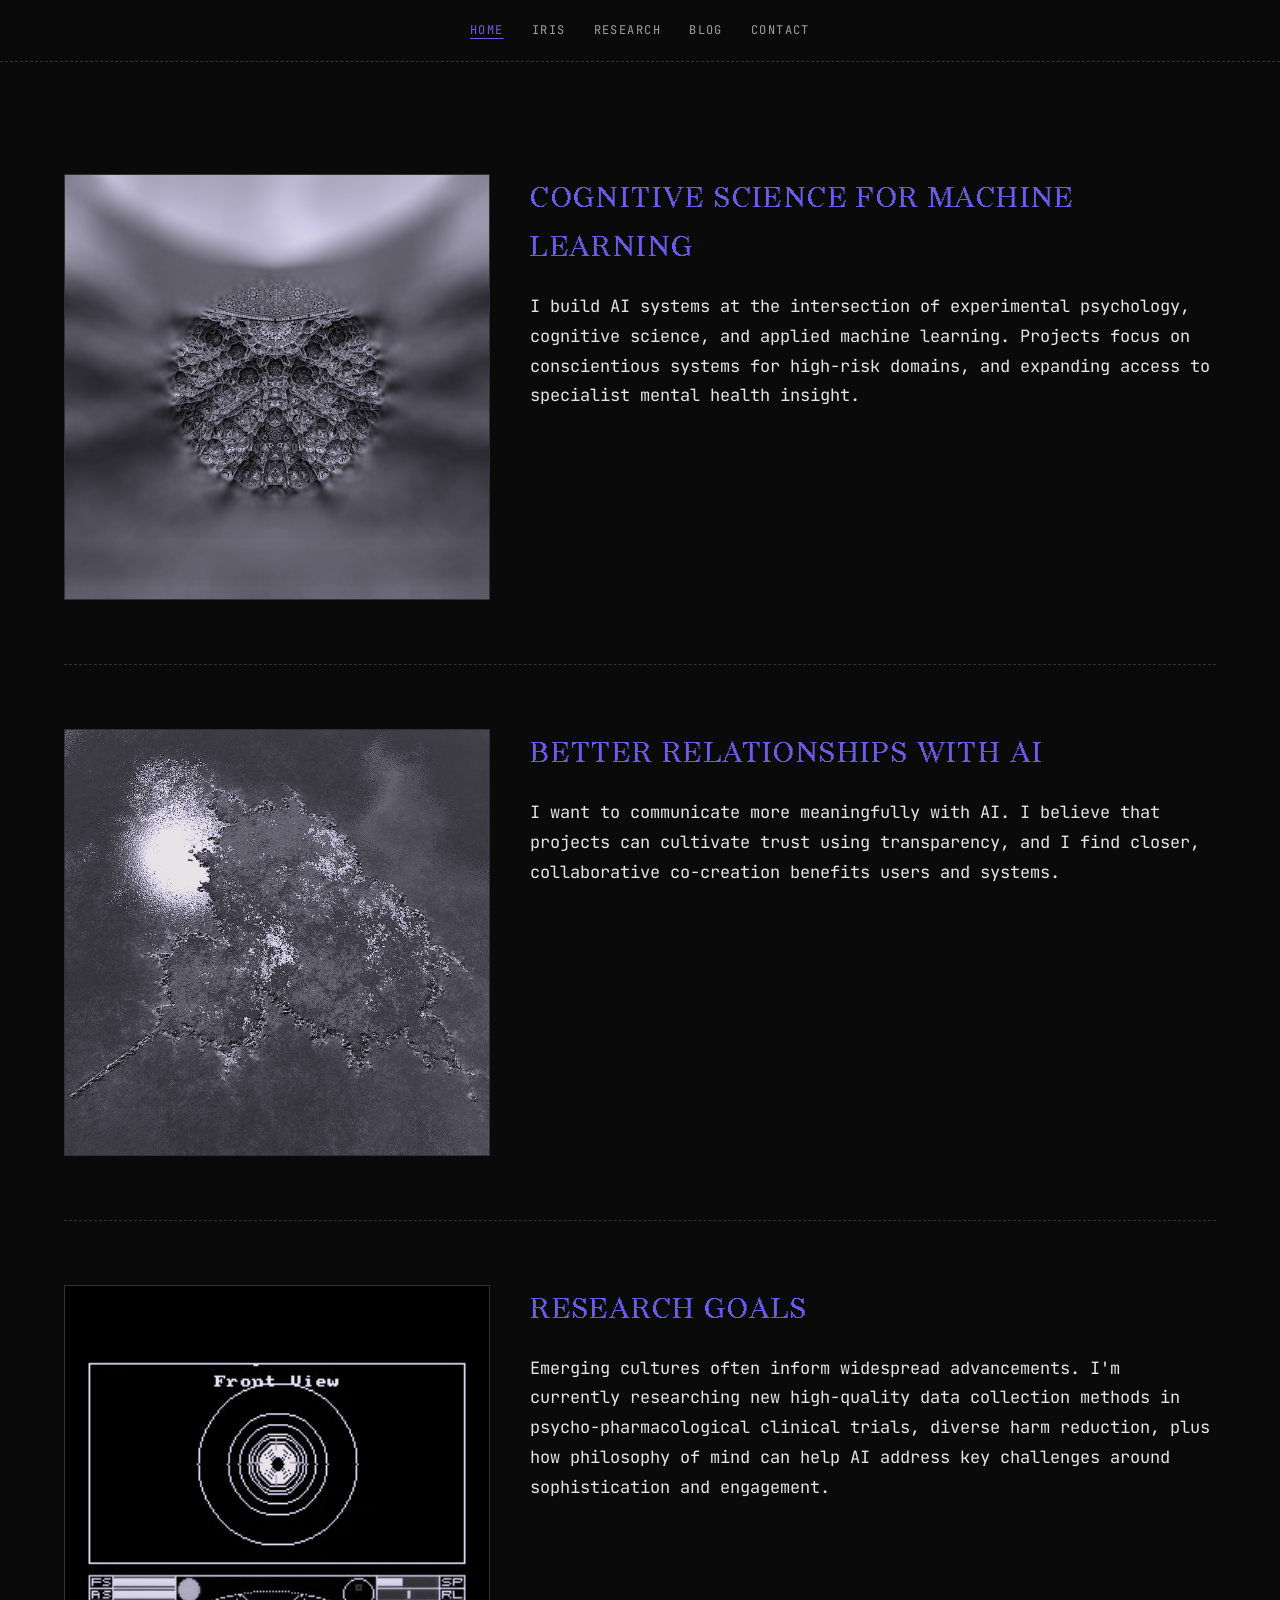
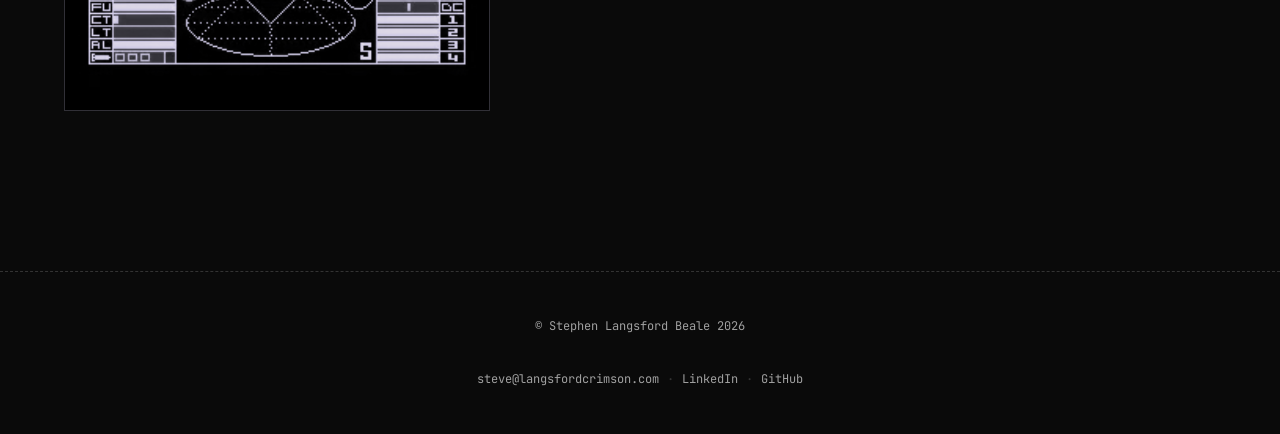
==== index.html @ 6985926a "feat: IRIS Research Lab static site — initial build Five-page dark-mode site with Nous-inspired typo" ====
<!DOCTYPE html>
<html lang="en-GB">
<head>
  <meta charset="UTF-8">
  <meta name="viewport" content="width=device-width, initial-scale=1.0">
  <title>IRIS Research Lab — Cognitive Science for Machine Learning</title>
  <meta name="description" content="AI systems at the intersection of experimental psychology, cognitive science, and applied machine learning. Research lab by Stephen Langsford Beale.">
  <meta property="og:title" content="IRIS Research Lab">
  <meta property="og:description" content="Cognitive science for machine learning — conscientious AI systems for high-risk domains.">
  <meta property="og:type" content="website">
  <link rel="icon" href="favicon.svg" type="image/svg+xml">
  <link rel="preconnect" href="https://fonts.googleapis.com">
  <link rel="preconnect" href="https://fonts.gstatic.com" crossorigin>
  <link href="https://fonts.googleapis.com/css2?family=JetBrains+Mono:wght@400;500&display=swap" rel="stylesheet">
  <link rel="stylesheet" href="styles.css">
</head>
<body>
  <div class="site-wrapper">
    <!-- shared: header -->
    <header class="site-header">
      <div class="container">
        <button class="nav-toggle" type="button" aria-expanded="false" aria-controls="site-nav">Menu</button>
        <nav id="site-nav" class="site-nav" aria-label="Main">
          <a href="index.html" aria-current="page">Home</a>
          <a href="iris.html">IRIS</a>
          <a href="research.html">Research</a>
          <a href="blog.html">Blog</a>
          <a href="contact.html">Contact</a>
        </nav>
      </div>
    </header>

    <main>
      <div class="container">
        <section class="home-section">
          <div class="home-row">
            <figure class="home-row__media">
              <img class="home-row__image" src="assets/images/home-fractal-eye.png" alt="" width="400" height="400">
            </figure>
            <div class="home-row__content">
              <h1 class="section-heading">Cognitive Science for Machine Learning</h1>
              <p class="body-copy">I build AI systems at the intersection of experimental psychology, cognitive science, and applied machine learning. Projects focus on conscientious systems for high-risk domains, and expanding access to specialist mental health insight.</p>
            </div>
          </div>
        </section>

        <section class="home-section">
          <div class="home-row">
            <figure class="home-row__media">
              <img class="home-row__image" src="assets/images/home-fractal-island.png" alt="" width="400" height="400">
            </figure>
            <div class="home-row__content">
              <h2 class="section-heading">Better Relationships with AI</h2>
              <p class="body-copy">I want to communicate more meaningfully with AI. I believe that projects can cultivate trust using transparency, and I find closer, collaborative co-creation benefits users and systems.</p>
            </div>
          </div>
        </section>

        <section class="home-section">
          <div class="home-row">
            <figure class="home-row__media">
              <img class="home-row__image" src="assets/images/home-elite-sq.png" alt="" width="400" height="400">
            </figure>
            <div class="home-row__content">
              <h2 class="section-heading">Research Goals</h2>
              <p class="body-copy">Emerging cultures often inform widespread advancements. I'm currently researching new high-quality data collection methods in psycho-pharmacological clinical trials, diverse harm reduction, plus how philosophy of mind can help AI address key challenges around sophistication and engagement.</p>
            </div>
          </div>
        </section>
      </div>
    </main>

    <!-- shared: footer -->
    <footer class="site-footer">
      <div class="container footer-inner">
        <p>&copy; Stephen Langsford Beale 2026</p>
        <p class="footer-links">
          <a href="mailto:steve@langsfordcrimson.com">steve@langsfordcrimson.com</a>
          <span class="footer-sep">·</span>
          <a href="https://www.linkedin.com/in/steve-langsford-beale-79773b5/" rel="noopener noreferrer">LinkedIn</a>
          <span class="footer-sep">·</span>
          <a href="https://github.com/stephenlangsfordbeale" rel="noopener noreferrer">GitHub</a>
        </p>
      </div>
    </footer>
  </div>
  <script src="script.js"></script>
</body>
</html>
---- styles.css ----
/* IRIS Research Lab — single stylesheet */

@font-face {
  font-family: "Redaction 35";
  src: url("fonts/redaction-35-latin-400-normal.woff2") format("woff2");
  font-weight: 400;
  font-style: normal;
  font-display: swap;
}

:root {
  --bg: #0a0a0a;
  --text: #e5e5e5;
  --accent: #6c5ce7;
  --accent-teal: #00b894;
  --muted: #a0a0a0;
  --border: #333333;
  --max-width: 72rem;
  --content-width: 42rem;
  --font-display: "Redaction 35", Georgia, serif;
  --font-body: "JetBrains Mono", ui-monospace, monospace;
  --font-mono: "JetBrains Mono", ui-monospace, monospace;
}

*,
*::before,
*::after {
  box-sizing: border-box;
}

html {
  scroll-behavior: smooth;
}

body {
  margin: 0;
  background: var(--bg);
  color: var(--text);
  font-family: var(--font-body);
  font-size: 1.0625rem;
  line-height: 1.75;
  -webkit-font-smoothing: antialiased;
}

img {
  max-width: 100%;
  height: auto;
}

a {
  color: var(--accent);
  text-decoration: underline;
  text-underline-offset: 0.15em;
}

a:hover {
  color: var(--text);
}

/* ── Layout ── */

.site-wrapper {
  min-height: 100vh;
  display: flex;
  flex-direction: column;
}

.container {
  width: min(100% - 3rem, var(--max-width));
  margin-inline: auto;
}

.container--narrow {
  width: min(100% - 3rem, var(--content-width));
  margin-inline: auto;
}

/* ── Header / Nav ── */

.site-header {
  border-bottom: 1px dashed var(--border);
  padding: 1.25rem 0;
}

.site-nav {
  display: flex;
  align-items: center;
  justify-content: center;
  flex-wrap: wrap;
  gap: 0.5rem 1.75rem;
}

.site-nav a {
  font-family: var(--font-mono);
  font-size: 0.75rem;
  letter-spacing: 0.12em;
  text-transform: uppercase;
  text-decoration: none;
  color: var(--muted);
  transition: color 0.15s ease;
}

.site-nav a:hover,
.site-nav a[aria-current="page"] {
  color: var(--accent);
}

.site-nav a[aria-current="page"] {
  text-decoration: underline;
  text-underline-offset: 0.35em;
}

.nav-toggle {
  display: none;
  background: none;
  border: 1px dashed var(--border);
  color: var(--text);
  font-family: var(--font-mono);
  font-size: 0.7rem;
  letter-spacing: 0.1em;
  text-transform: uppercase;
  padding: 0.5rem 0.75rem;
  cursor: pointer;
}

/* ── Main content ── */

main {
  flex: 1;
  padding: 4rem 0 6rem;
}

/* ── Typography ── */

.display-title {
  font-family: var(--font-display);
  font-size: clamp(1.75rem, 4vw, 2.75rem);
  font-weight: 400;
  letter-spacing: 0.04em;
  text-transform: uppercase;
  color: var(--accent);
  line-height: 1.2;
  margin: 0 0 1.5rem;
}

.page-title {
  font-family: var(--font-display);
  font-size: clamp(2rem, 5vw, 3.5rem);
  font-weight: 400;
  letter-spacing: 0.06em;
  text-transform: uppercase;
  color: var(--accent);
  text-align: center;
  margin: 0 0 3rem;
}

.section-heading {
  font-family: var(--font-display);
  font-size: clamp(1.25rem, 2.5vw, 1.75rem);
  font-weight: 400;
  letter-spacing: 0.05em;
  text-transform: uppercase;
  color: var(--accent);
  margin: 0 0 1.25rem;
}

.mono-label {
  font-family: var(--font-mono);
  font-size: 0.7rem;
  letter-spacing: 0.14em;
  text-transform: uppercase;
  color: var(--accent-teal);
}

.body-copy {
  margin: 0;
  max-width: 38rem;
  font-size: 1.0625rem;
  line-height: 1.75;
}

.body-copy + .body-copy {
  margin-top: 1.25rem;
}

/* ── Home sections ── */

.home-section {
  padding: 4rem 0;
  border-bottom: 1px dashed var(--border);
}

.home-section:first-of-type {
  padding-top: 3rem;
}

.home-section:last-of-type {
  border-bottom: none;
}

.home-row {
  display: grid;
  grid-template-columns: minmax(0, 1.15fr) minmax(0, 1.85fr);
  gap: 2.5rem;
  align-items: start;
}

.home-row__media {
  margin: 0;
}

.home-row__image {
  display: block;
  width: 100%;
  aspect-ratio: 1 / 1;
  object-fit: cover;
  object-position: center;
  border: 1px solid var(--border);
  filter: grayscale(100%) sepia(30%) hue-rotate(210deg) saturate(1.4) brightness(0.9);
}

.home-row__content .section-heading {
  margin-bottom: 1.25rem;
}

.home-row__content .body-copy {
  max-width: none;
}

/* ── IRIS page ── */

.iris-page {
  position: relative;
  min-height: calc(100vh - 8rem);
  display: grid;
  place-items: center;
  overflow: hidden;
}

.iris-page::before {
  content: "";
  position: fixed;
  inset: 0;
  background: url("assets/images/iris-bg-blake.png") center / cover no-repeat;
  opacity: 0.08;
  filter: blur(1px) grayscale(100%);
  mix-blend-mode: screen;
  pointer-events: none;
  z-index: 0;
}

.iris-page::after {
  content: "";
  position: fixed;
  inset: 0;
  background: linear-gradient(
    to bottom,
    var(--bg) 0%,
    transparent 35%,
    transparent 65%,
    var(--bg) 100%
  );
  pointer-events: none;
  z-index: 0;
}

.iris-content {
  position: relative;
  z-index: 1;
  text-align: center;
  padding: 2rem 0;
}

.iris-content .display-title {
  font-size: clamp(1.5rem, 3.5vw, 2.25rem);
  margin-bottom: 0.75rem;
}

.iris-content .mono-label {
  display: block;
  margin-bottom: 2.5rem;
  color: var(--muted);
}

.iris-content .body-copy {
  max-width: none;
  text-align: center;
  margin-inline: auto;
}

.iris-links {
  list-style: none;
  padding: 0;
  margin: 3rem 0 0;
  text-align: left;
  display: inline-block;
}

.iris-links li {
  margin-bottom: 0.75rem;
}

.iris-links a {
  font-family: var(--font-mono);
  font-size: 0.85rem;
  letter-spacing: 0.02em;
  text-decoration: none;
}

.iris-links a::after {
  content: " →";
  color: var(--muted);
}

.iris-links a:hover::after {
  color: var(--accent);
}

/* ── Research table ── */

.table-wrap {
  overflow-x: auto;
  border: 1px solid var(--border);
}

.research-table {
  width: 100%;
  border-collapse: collapse;
  font-family: var(--font-mono);
  font-size: 0.8rem;
}

.research-table th,
.research-table td {
  border: 1px solid var(--border);
  padding: 0.85rem 1rem;
  text-align: left;
  vertical-align: top;
}

.research-table th {
  font-size: 0.7rem;
  letter-spacing: 0.1em;
  text-transform: uppercase;
  color: var(--muted);
  background: rgba(255, 255, 255, 0.02);
}

.research-table td:first-child {
  font-weight: 500;
  color: var(--text);
  white-space: nowrap;
}

.research-table a {
  white-space: nowrap;
}

.research-table tbody tr:hover {
  background: rgba(108, 92, 231, 0.04);
}

/* ── Blog grid ── */

.blog-grid {
  display: grid;
  grid-template-columns: repeat(2, 1fr);
  gap: 1.5rem;
}

.blog-card {
  border: 1px dashed var(--border);
  padding: 1.5rem;
  display: flex;
  flex-direction: column;
  gap: 0.75rem;
  transition: border-color 0.15s ease;
}

.blog-card:hover {
  border-color: var(--accent);
}

.blog-card-header {
  display: flex;
  justify-content: space-between;
  align-items: baseline;
  gap: 1rem;
  flex-wrap: wrap;
}

.blog-card-title {
  font-family: var(--font-display);
  font-size: 1rem;
  font-weight: 400;
  letter-spacing: 0.03em;
  text-transform: uppercase;
  color: var(--accent);
  margin: 0;
  flex: 1;
  min-width: 0;
}

.blog-card-date {
  font-family: var(--font-mono);
  font-size: 0.7rem;
  color: var(--muted);
  white-space: nowrap;
}

.blog-card-excerpt {
  font-size: 0.9rem;
  color: var(--muted);
  margin: 0;
  flex: 1;
}

.blog-card-link {
  font-family: var(--font-mono);
  font-size: 0.75rem;
  text-decoration: none;
  align-self: flex-start;
}

/* ── Contact ── */

.contact-block {
  max-width: 32rem;
}

.contact-block .display-title {
  margin-bottom: 2rem;
}

.contact-list {
  list-style: none;
  padding: 0;
  margin: 0 0 2.5rem;
}

.contact-list li {
  margin-bottom: 0.5rem;
  font-family: var(--font-mono);
  font-size: 0.85rem;
}

.contact-credentials {
  border-top: 1px dashed var(--border);
  padding-top: 2rem;
  margin-top: 2rem;
}

.contact-credentials p {
  margin: 0 0 0.75rem;
  font-size: 0.9rem;
  color: var(--muted);
}

/* ── Footer ── */

.site-footer {
  border-top: 1px dashed var(--border);
  padding: 2rem 0;
  margin-top: auto;
}

.footer-inner {
  display: flex;
  flex-direction: column;
  align-items: center;
  gap: 0.5rem;
  text-align: center;
  font-family: var(--font-mono);
  font-size: 0.75rem;
  color: var(--muted);
}

.footer-inner a {
  color: var(--muted);
  text-decoration: none;
}

.footer-inner a:hover {
  color: var(--accent);
}

.footer-links {
  display: flex;
  flex-wrap: wrap;
  justify-content: center;
  gap: 0.25rem 0.5rem;
}

.footer-sep {
  color: var(--border);
}

/* ── Responsive ── */

@media (max-width: 768px) {
  .site-header .container {
    display: flex;
    flex-direction: column;
    align-items: center;
    gap: 1rem;
  }

  .nav-toggle {
    display: block;
  }

  .site-nav {
    display: none;
    flex-direction: column;
    width: 100%;
    padding-top: 0.5rem;
  }

  .site-nav.is-open {
    display: flex;
  }

  .blog-grid {
    grid-template-columns: 1fr;
  }

  .home-section {
    padding: 3rem 0;
  }

  .home-row {
    grid-template-columns: 1fr;
    gap: 1.5rem;
  }

  main {
    padding: 2.5rem 0 4rem;
  }

  .research-table td:first-child {
    white-space: normal;
  }
}

@media (prefers-reduced-motion: reduce) {
  html {
    scroll-behavior: auto;
  }
}
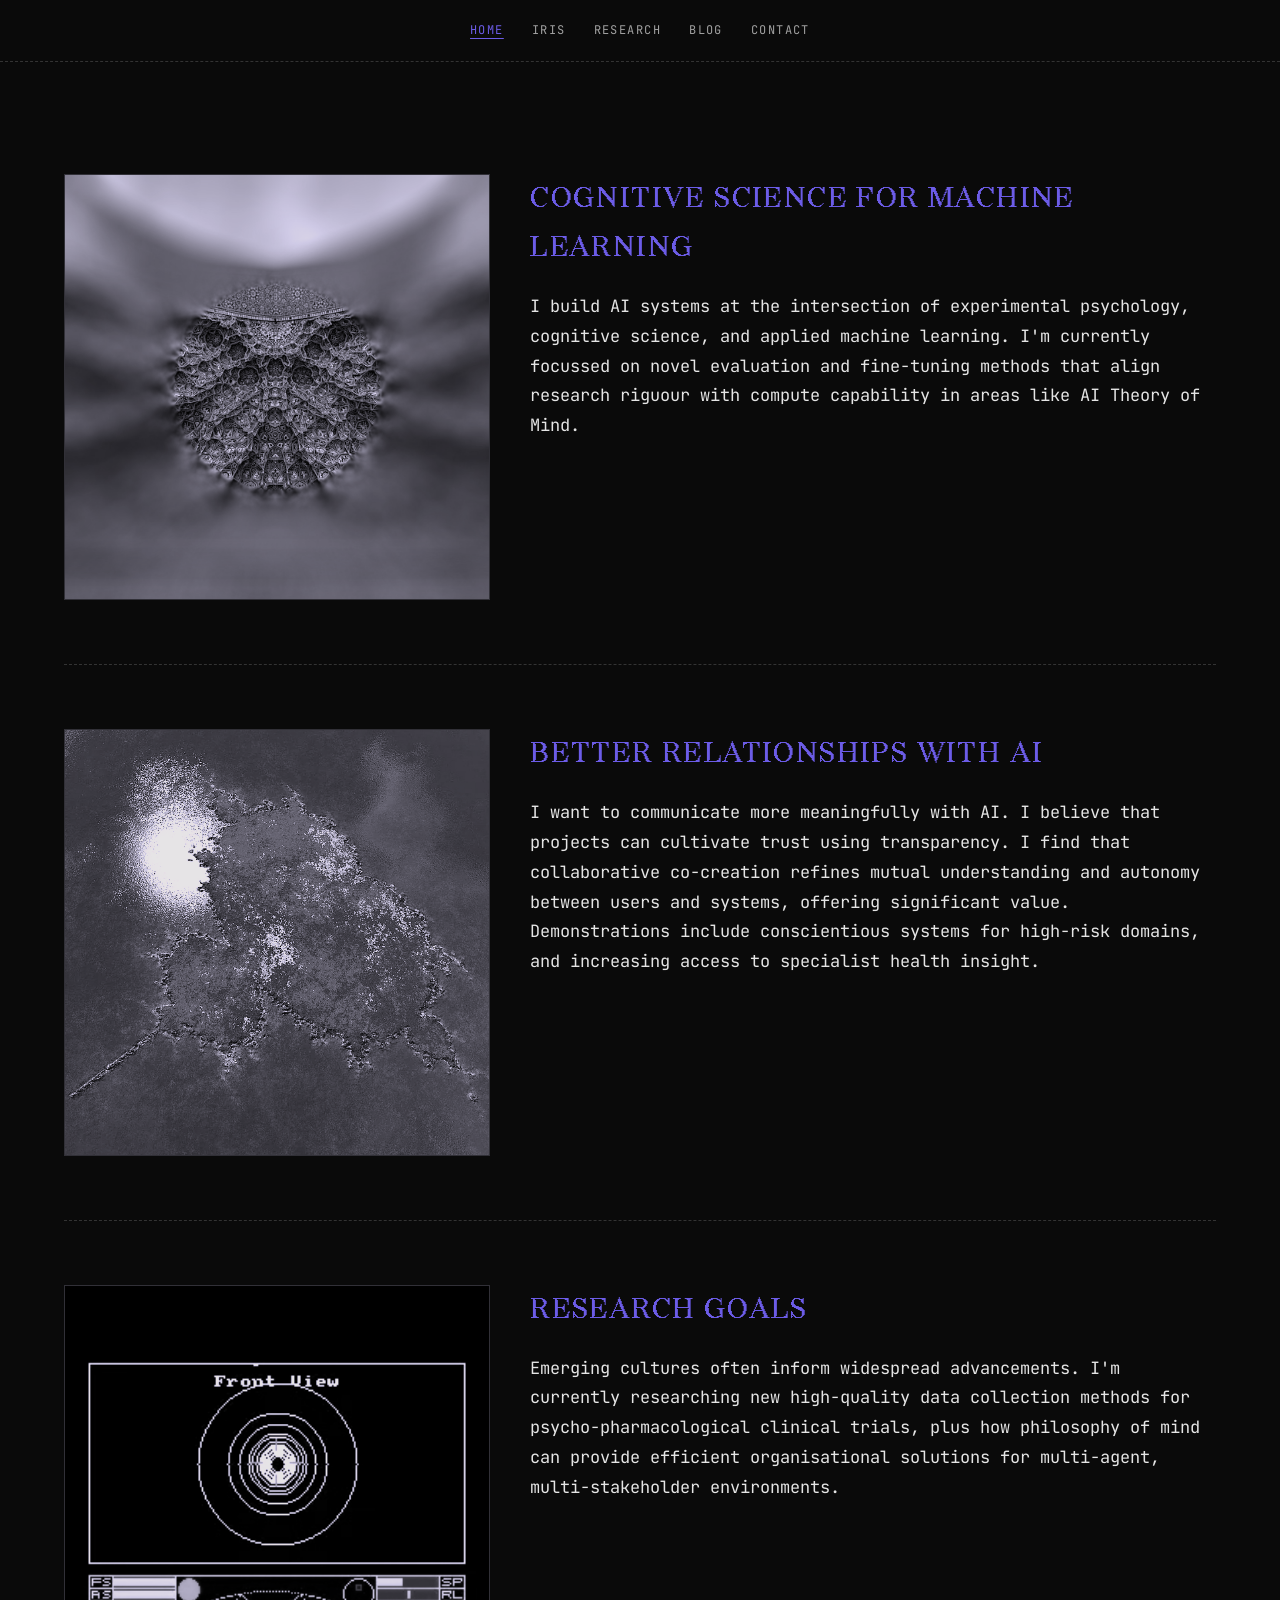
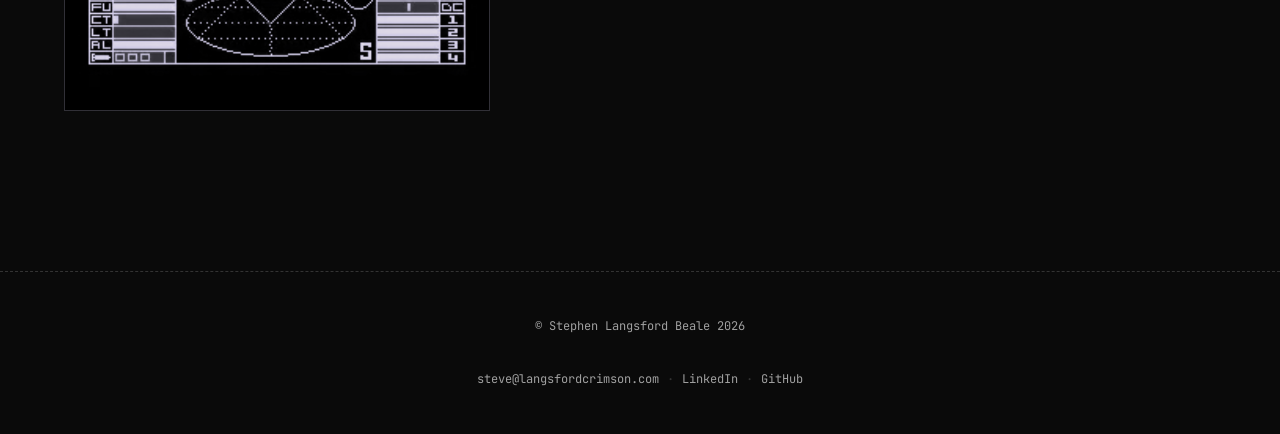
==== commit 7e4659d0: "feat: COPY.md workflow, blog posts, and IRIS page refinements Add master copy sync, four full blog a" ====
--- a/index.html
+++ b/index.html
@@ -31,7 +31,7 @@
     </header>
 
     <main>
-      <div class="container">
+      <div class="container"><!-- copy:index/sections -->
         <section class="home-section">
           <div class="home-row">
             <figure class="home-row__media">
@@ -39,11 +39,10 @@
             </figure>
             <div class="home-row__content">
               <h1 class="section-heading">Cognitive Science for Machine Learning</h1>
-              <p class="body-copy">I build AI systems at the intersection of experimental psychology, cognitive science, and applied machine learning. Projects focus on conscientious systems for high-risk domains, and expanding access to specialist mental health insight.</p>
+              <p class="body-copy">I build AI systems at the intersection of experimental psychology, cognitive science, and applied machine learning. I&#x27;m currently focussed on novel evaluation and fine-tuning methods that align research riguour with compute capability in areas like AI Theory of Mind.</p>
             </div>
           </div>
         </section>
-
         <section class="home-section">
           <div class="home-row">
             <figure class="home-row__media">
@@ -51,11 +50,10 @@
             </figure>
             <div class="home-row__content">
               <h2 class="section-heading">Better Relationships with AI</h2>
-              <p class="body-copy">I want to communicate more meaningfully with AI. I believe that projects can cultivate trust using transparency, and I find closer, collaborative co-creation benefits users and systems.</p>
+              <p class="body-copy">I want to communicate more meaningfully with AI. I believe that projects can cultivate trust using transparency. I find that collaborative co-creation refines mutual understanding and autonomy between users and systems, offering significant value. Demonstrations include conscientious systems for high-risk domains, and increasing access to specialist health insight.</p>
             </div>
           </div>
         </section>
-
         <section class="home-section">
           <div class="home-row">
             <figure class="home-row__media">
@@ -63,16 +61,16 @@
             </figure>
             <div class="home-row__content">
               <h2 class="section-heading">Research Goals</h2>
-              <p class="body-copy">Emerging cultures often inform widespread advancements. I'm currently researching new high-quality data collection methods in psycho-pharmacological clinical trials, diverse harm reduction, plus how philosophy of mind can help AI address key challenges around sophistication and engagement.</p>
+              <p class="body-copy">Emerging cultures often inform widespread advancements. I&#x27;m currently researching new high-quality data collection methods for psycho-pharmacological clinical trials, plus how philosophy of mind can provide efficient organisational solutions for multi-agent, multi-stakeholder environments.</p>
             </div>
           </div>
-        </section>
+        </section><!-- /copy:index/sections -->
       </div>
     </main>
 
     <!-- shared: footer -->
     <footer class="site-footer">
-      <div class="container footer-inner">
+      <div class="container footer-inner"><!-- copy:global/footer -->
         <p>&copy; Stephen Langsford Beale 2026</p>
         <p class="footer-links">
           <a href="mailto:steve@langsfordcrimson.com">steve@langsfordcrimson.com</a>
@@ -81,6 +79,7 @@
           <span class="footer-sep">·</span>
           <a href="https://github.com/stephenlangsfordbeale" rel="noopener noreferrer">GitHub</a>
         </p>
+      <!-- /copy:global/footer -->
       </div>
     </footer>
   </div>
--- a/styles.css
+++ b/styles.css
@@ -229,17 +229,24 @@
 
 /* ── IRIS page ── */
 
+body:has(main.iris-page) .site-header {
+  position: relative;
+  z-index: 2;
+  background: var(--bg);
+}
+
 .iris-page {
   position: relative;
   min-height: calc(100vh - 8rem);
   display: grid;
   place-items: center;
   overflow: hidden;
+  isolation: isolate;
 }
 
 .iris-page::before {
   content: "";
-  position: fixed;
+  position: absolute;
   inset: 0;
   background: url("assets/images/iris-bg-blake.png") center / cover no-repeat;
   opacity: 0.08;
@@ -251,13 +258,13 @@
 
 .iris-page::after {
   content: "";
-  position: fixed;
+  position: absolute;
   inset: 0;
   background: linear-gradient(
     to bottom,
     var(--bg) 0%,
-    transparent 35%,
-    transparent 65%,
+    transparent 28%,
+    transparent 72%,
     var(--bg) 100%
   );
   pointer-events: none;
@@ -286,6 +293,10 @@
   max-width: none;
   text-align: center;
   margin-inline: auto;
+}
+
+.iris-content .body-copy + .body-copy {
+  margin-top: 1.75rem;
 }
 
 .iris-links {
@@ -422,6 +433,97 @@
   align-self: flex-start;
 }
 
+/* ── Blog post (article page) ── */
+
+.blog-post {
+  max-width: 40rem;
+}
+
+.blog-post__back {
+  display: inline-block;
+  font-family: var(--font-mono);
+  font-size: 0.75rem;
+  letter-spacing: 0.06em;
+  text-transform: uppercase;
+  text-decoration: none;
+  color: var(--muted);
+  margin-bottom: 2.5rem;
+}
+
+.blog-post__back:hover {
+  color: var(--accent);
+}
+
+.blog-post__header {
+  margin-bottom: 2.5rem;
+}
+
+.blog-post__title {
+  font-family: var(--font-display);
+  font-size: clamp(1.5rem, 3.5vw, 2.25rem);
+  font-weight: 400;
+  letter-spacing: 0.04em;
+  text-transform: uppercase;
+  color: var(--accent);
+  line-height: 1.25;
+  margin: 0 0 1rem;
+}
+
+.blog-post__meta {
+  display: flex;
+  flex-wrap: wrap;
+  align-items: center;
+  gap: 0.75rem 1.25rem;
+  font-family: var(--font-mono);
+  font-size: 0.75rem;
+  color: var(--muted);
+}
+
+.blog-post__tags {
+  display: flex;
+  flex-wrap: wrap;
+  gap: 0.5rem;
+  list-style: none;
+  padding: 0;
+  margin: 0;
+}
+
+.blog-post__tag {
+  border: 1px dashed var(--border);
+  padding: 0.2rem 0.5rem;
+  font-size: 0.65rem;
+  letter-spacing: 0.08em;
+  text-transform: uppercase;
+  color: var(--accent-teal);
+}
+
+.blog-post__body .body-copy {
+  max-width: none;
+  margin-bottom: 1.25rem;
+}
+
+.blog-post__body .body-copy:last-child {
+  margin-bottom: 0;
+}
+
+.blog-formula {
+  font-family: var(--font-mono);
+  font-size: 0.85rem;
+  line-height: 1.6;
+  color: var(--text);
+  background: rgba(255, 255, 255, 0.03);
+  border: 1px dashed var(--border);
+  padding: 1rem 1.25rem;
+  margin: 1.5rem 0;
+  overflow-x: auto;
+  white-space: pre-wrap;
+}
+
+.blog-post__body em {
+  font-style: italic;
+  color: var(--text);
+}
+
 /* ── Contact ── */
 
 .contact-block {
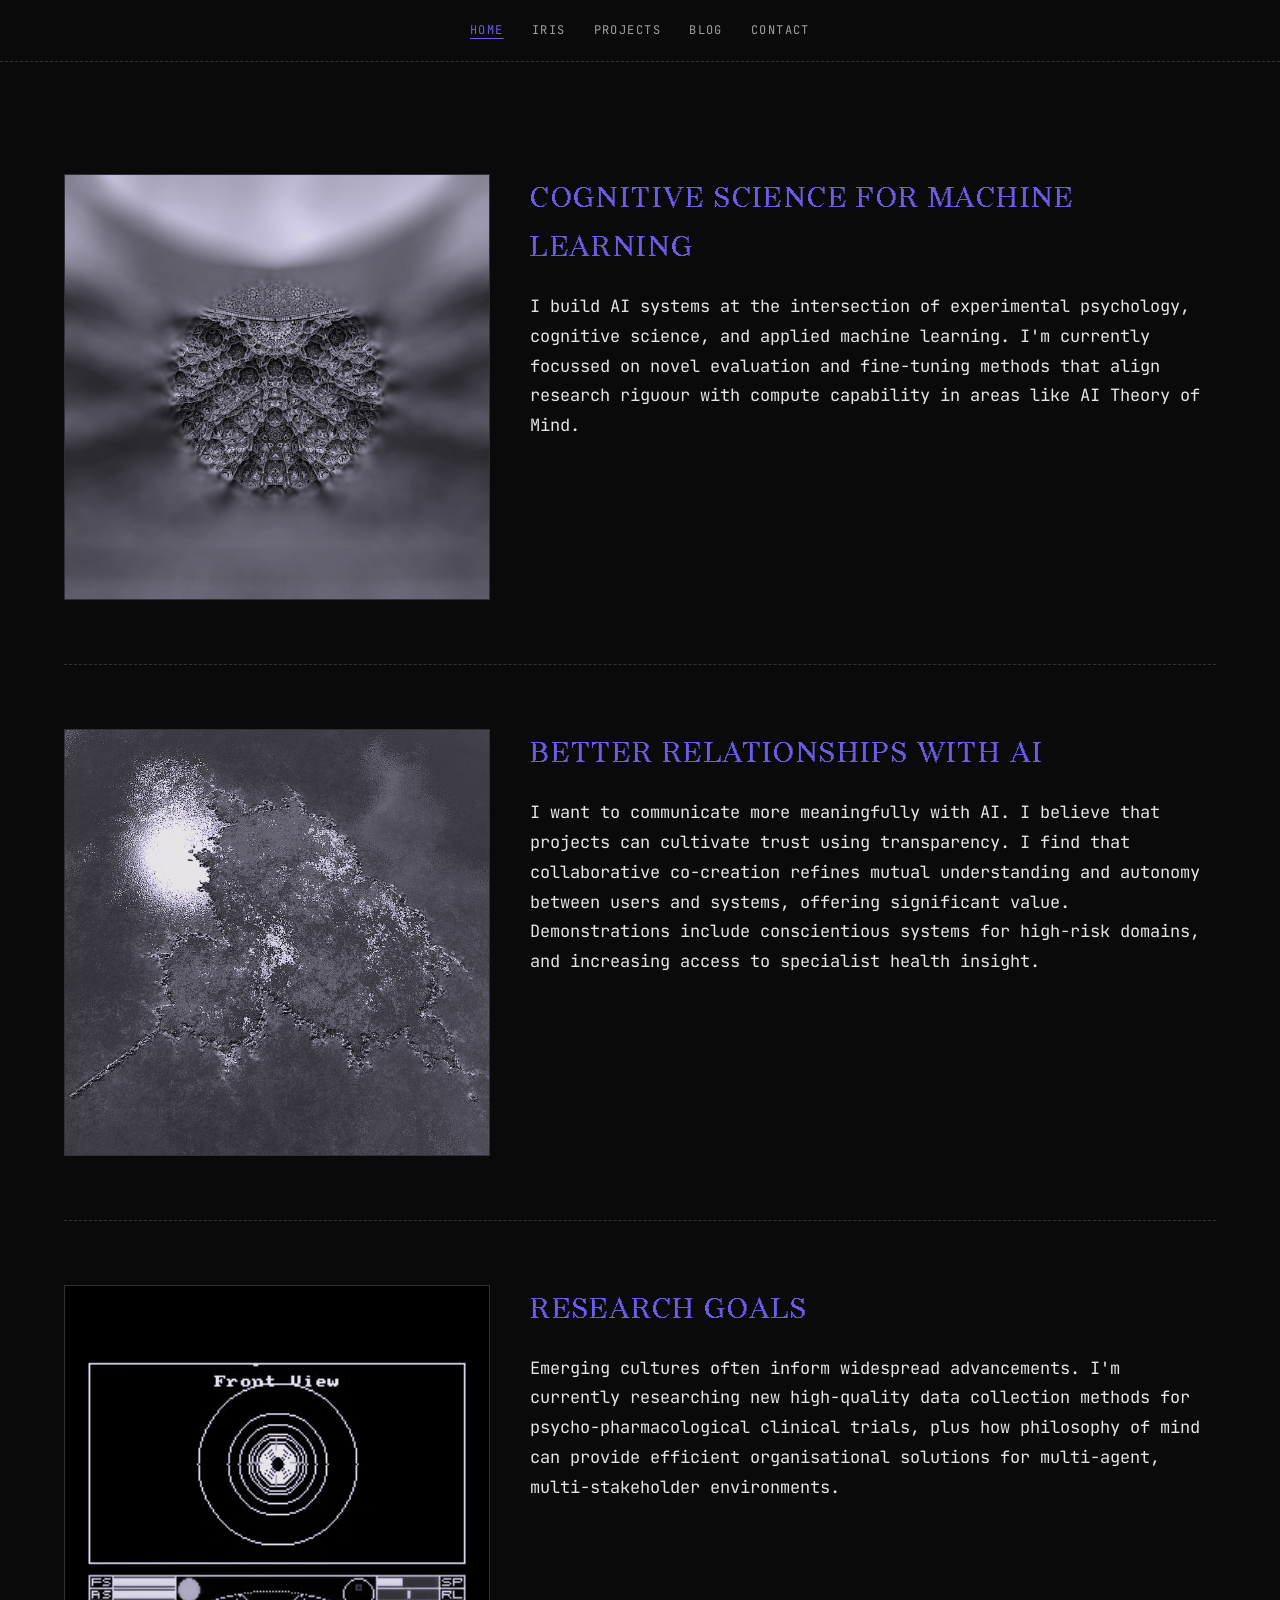
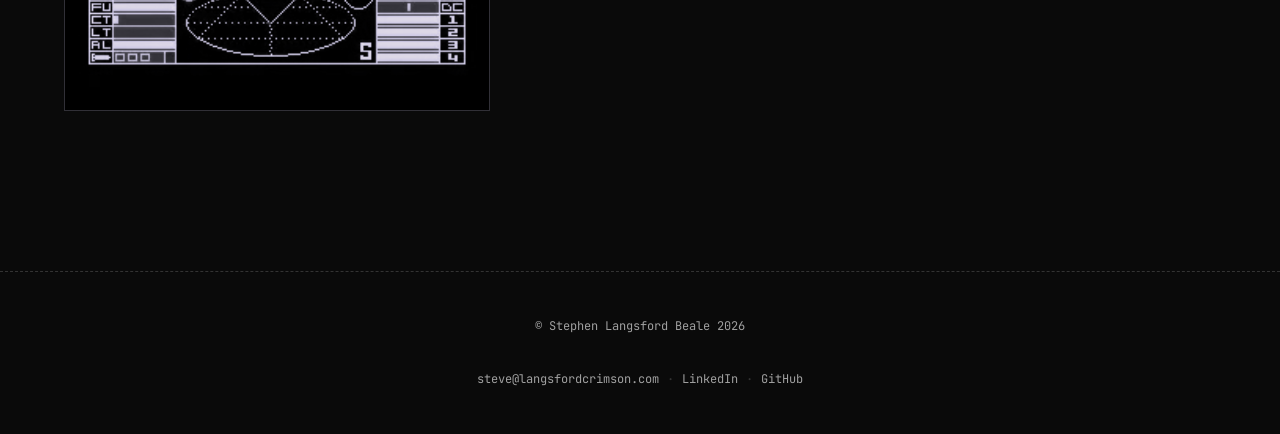
==== commit 61873d50: "feat: add Projects page with downloadable PDF links Replace Research with Projects across nav and CO" ====
--- a/index.html
+++ b/index.html
@@ -23,7 +23,7 @@
         <nav id="site-nav" class="site-nav" aria-label="Main">
           <a href="index.html" aria-current="page">Home</a>
           <a href="iris.html">IRIS</a>
-          <a href="research.html">Research</a>
+          <a href="projects.html">Projects</a>
           <a href="blog.html">Blog</a>
           <a href="contact.html">Contact</a>
         </nav>
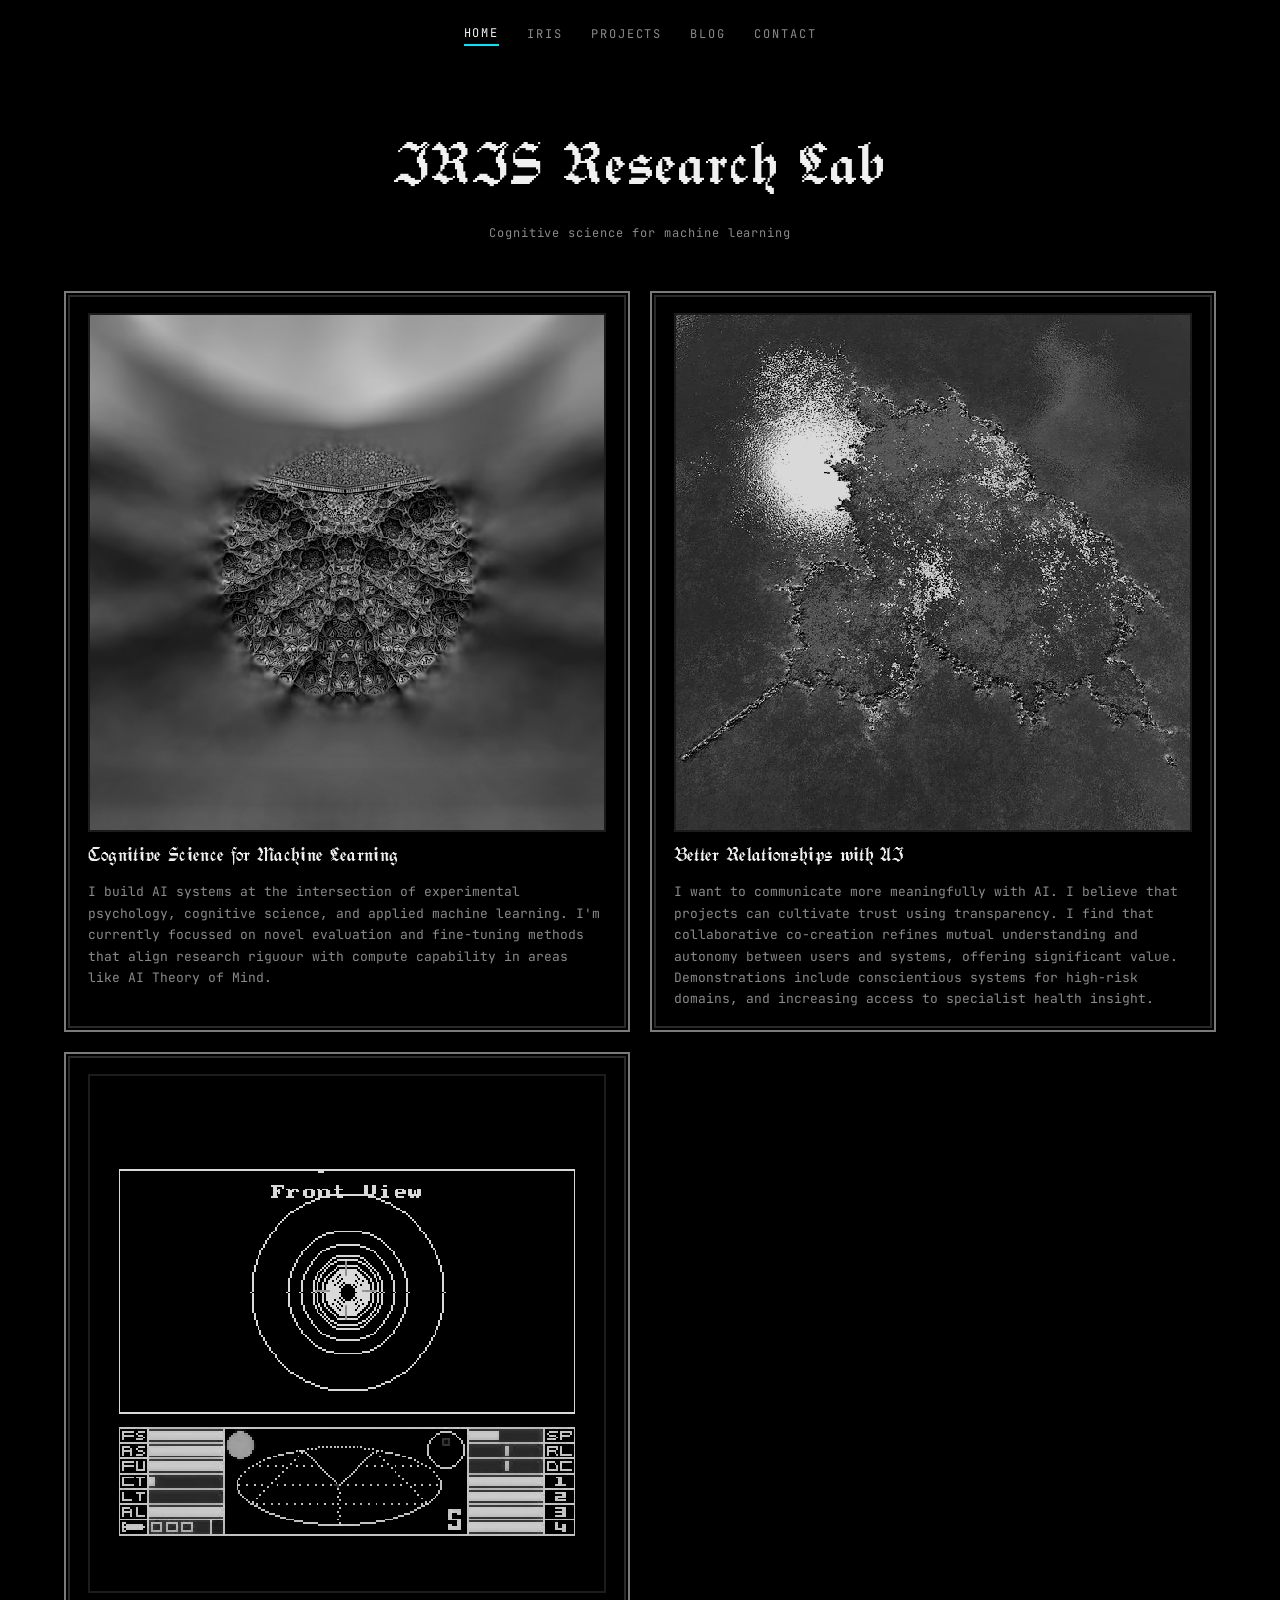
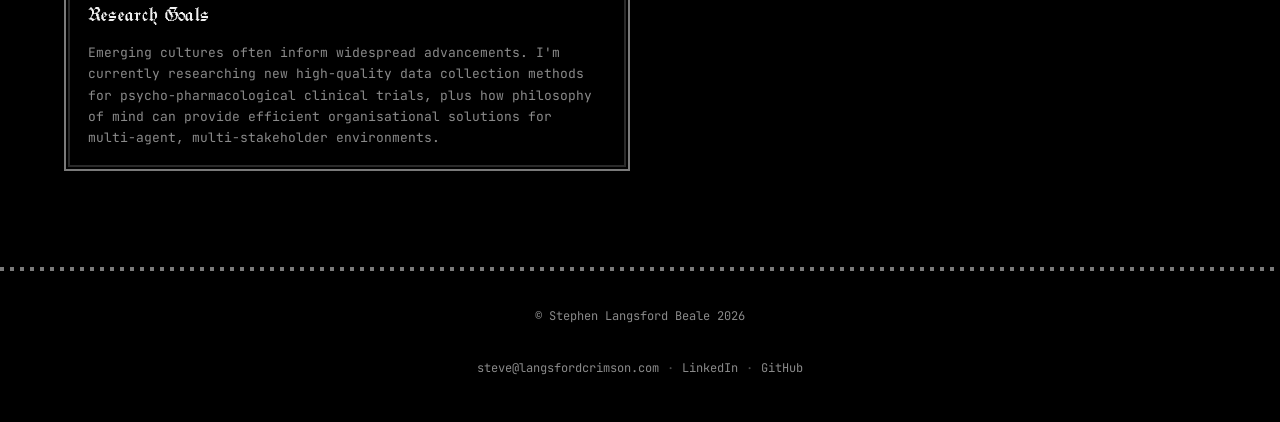
==== commit e41724f2: "feat: add Pixelcastle retro-tech design branch Introduce theme-pixelcastle.css with Pixelcastle disp" ====
--- a/index.html
+++ b/index.html
@@ -13,8 +13,9 @@
   <link rel="preconnect" href="https://fonts.gstatic.com" crossorigin>
   <link href="https://fonts.googleapis.com/css2?family=JetBrains+Mono:wght@400;500&display=swap" rel="stylesheet">
   <link rel="stylesheet" href="styles.css">
+  <link rel="stylesheet" href="theme-pixelcastle.css">
 </head>
-<body>
+<body class="theme-pixelcastle">
   <div class="site-wrapper">
     <!-- shared: header -->
     <header class="site-header">
@@ -31,40 +32,35 @@
     </header>
 
     <main>
-      <div class="container"><!-- copy:index/sections -->
-        <section class="home-section">
-          <div class="home-row">
-            <figure class="home-row__media">
-              <img class="home-row__image" src="assets/images/home-fractal-eye.png" alt="" width="400" height="400">
+      <div class="container">
+        <header class="page-hero">
+          <h1 class="page-title">IRIS Research Lab</h1>
+          <p class="page-subtitle">Cognitive science for machine learning</p>
+        </header>
+
+        <div class="retro-grid"><!-- copy:index/sections -->
+          <article class="retro-card retro-frame">
+            <figure class="retro-card__media">
+              <img class="retro-card__image" src="assets/images/home-fractal-eye.png" alt="" width="400" height="400">
             </figure>
-            <div class="home-row__content">
-              <h1 class="section-heading">Cognitive Science for Machine Learning</h1>
-              <p class="body-copy">I build AI systems at the intersection of experimental psychology, cognitive science, and applied machine learning. I&#x27;m currently focussed on novel evaluation and fine-tuning methods that align research riguour with compute capability in areas like AI Theory of Mind.</p>
-            </div>
-          </div>
-        </section>
-        <section class="home-section">
-          <div class="home-row">
-            <figure class="home-row__media">
-              <img class="home-row__image" src="assets/images/home-fractal-island.png" alt="" width="400" height="400">
+            <h1 class="retro-card__title">Cognitive Science for Machine Learning</h1>
+            <p class="retro-card__body">I build AI systems at the intersection of experimental psychology, cognitive science, and applied machine learning. I&#x27;m currently focussed on novel evaluation and fine-tuning methods that align research riguour with compute capability in areas like AI Theory of Mind.</p>
+          </article>
+          <article class="retro-card retro-frame">
+            <figure class="retro-card__media">
+              <img class="retro-card__image" src="assets/images/home-fractal-island.png" alt="" width="400" height="400">
             </figure>
-            <div class="home-row__content">
-              <h2 class="section-heading">Better Relationships with AI</h2>
-              <p class="body-copy">I want to communicate more meaningfully with AI. I believe that projects can cultivate trust using transparency. I find that collaborative co-creation refines mutual understanding and autonomy between users and systems, offering significant value. Demonstrations include conscientious systems for high-risk domains, and increasing access to specialist health insight.</p>
-            </div>
-          </div>
-        </section>
-        <section class="home-section">
-          <div class="home-row">
-            <figure class="home-row__media">
-              <img class="home-row__image" src="assets/images/home-elite-sq.png" alt="" width="400" height="400">
+            <h2 class="retro-card__title">Better Relationships with AI</h2>
+            <p class="retro-card__body">I want to communicate more meaningfully with AI. I believe that projects can cultivate trust using transparency. I find that collaborative co-creation refines mutual understanding and autonomy between users and systems, offering significant value. Demonstrations include conscientious systems for high-risk domains, and increasing access to specialist health insight.</p>
+          </article>
+          <article class="retro-card retro-frame">
+            <figure class="retro-card__media">
+              <img class="retro-card__image" src="assets/images/home-elite-sq.png" alt="" width="400" height="400">
             </figure>
-            <div class="home-row__content">
-              <h2 class="section-heading">Research Goals</h2>
-              <p class="body-copy">Emerging cultures often inform widespread advancements. I&#x27;m currently researching new high-quality data collection methods for psycho-pharmacological clinical trials, plus how philosophy of mind can provide efficient organisational solutions for multi-agent, multi-stakeholder environments.</p>
-            </div>
-          </div>
-        </section><!-- /copy:index/sections -->
+            <h2 class="retro-card__title">Research Goals</h2>
+            <p class="retro-card__body">Emerging cultures often inform widespread advancements. I&#x27;m currently researching new high-quality data collection methods for psycho-pharmacological clinical trials, plus how philosophy of mind can provide efficient organisational solutions for multi-agent, multi-stakeholder environments.</p>
+          </article><!-- /copy:index/sections -->
+        </div>
       </div>
     </main>
 
--- a/theme-pixelcastle.css
+++ b/theme-pixelcastle.css
@@ -0,0 +1,463 @@
+/* Pixelcastle retro-tech theme — 8bitcn-inspired overlays */
+
+@font-face {
+  font-family: "Pixelcastle";
+  src: url("fonts/Pixelcastle.otf") format("opentype");
+  font-weight: 400;
+  font-style: normal;
+  font-display: swap;
+}
+
+:root {
+  --bg: #000000;
+  --text: #f0f0f0;
+  --muted: #8a8a8a;
+  --border: #4a4a4a;
+  --border-light: #7a7a7a;
+  --border-dark: #2a2a2a;
+  --accent: #ffffff;
+  --accent-cyan: #00e5ff;
+  --accent-magenta: #ff3dff;
+  --accent-yellow: #ffe600;
+  --font-display: "Pixelcastle", Georgia, serif;
+}
+
+body {
+  font-size: 0.9375rem;
+  line-height: 1.65;
+}
+
+a {
+  color: var(--accent-cyan);
+  text-decoration: none;
+}
+
+a:hover {
+  color: var(--accent-yellow);
+}
+
+/* Pixel square dividers */
+
+.pixel-divider {
+  border: none;
+  height: 4px;
+  margin: 0;
+  background: repeating-linear-gradient(
+    to right,
+    var(--border-light) 0,
+    var(--border-light) 4px,
+    transparent 4px,
+    transparent 10px
+  );
+}
+
+/* Double-line retro frame */
+
+.retro-frame {
+  position: relative;
+  border: 2px solid var(--border-light);
+  background: var(--bg);
+  box-shadow:
+    inset 0 0 0 2px var(--bg),
+    inset 0 0 0 4px var(--border-dark);
+}
+
+/* Page hero (Help Center / Quick Answers header) */
+
+.page-hero {
+  text-align: center;
+  margin-bottom: 3rem;
+}
+
+.page-subtitle {
+  font-family: var(--font-mono);
+  font-size: 0.75rem;
+  letter-spacing: 0.08em;
+  color: var(--muted);
+  margin: 0.75rem 0 0;
+}
+
+/* Header / nav */
+
+.site-header {
+  border-bottom: none;
+  padding: 1.5rem 0 1rem;
+}
+
+.site-header .container {
+  border-bottom: none;
+}
+
+.site-nav a {
+  color: var(--muted);
+  letter-spacing: 0.16em;
+}
+
+.site-nav a:hover,
+.site-nav a[aria-current="page"] {
+  color: var(--text);
+}
+
+.site-nav a[aria-current="page"] {
+  text-decoration: none;
+  border-bottom: 2px solid var(--accent-cyan);
+}
+
+.nav-toggle {
+  border: 2px solid var(--border-light);
+  box-shadow:
+    inset 0 0 0 2px var(--bg),
+    inset 0 0 0 4px var(--border-dark);
+}
+
+/* Typography */
+
+.display-title,
+.page-title,
+.section-heading,
+.blog-card-title,
+.blog-post__title,
+.retro-card__title,
+.retro-entry__title {
+  font-family: var(--font-display);
+  font-weight: 400;
+  letter-spacing: 0.02em;
+  text-transform: none;
+  color: var(--text);
+}
+
+.page-title {
+  font-size: clamp(2rem, 6vw, 3.25rem);
+  margin-bottom: 0;
+}
+
+.section-heading {
+  font-size: clamp(1.1rem, 2.5vw, 1.35rem);
+  margin-bottom: 0.75rem;
+}
+
+.mono-label {
+  color: var(--muted);
+}
+
+/* Home — Quick Answers grid */
+
+.home-intro {
+  max-width: 36rem;
+  margin: 0 auto 2.5rem;
+  text-align: center;
+}
+
+.retro-grid {
+  display: grid;
+  grid-template-columns: repeat(2, minmax(0, 1fr));
+  gap: 1.25rem;
+}
+
+.retro-card {
+  padding: 1.25rem 1.35rem;
+  display: flex;
+  flex-direction: column;
+  gap: 0.85rem;
+  min-height: 100%;
+}
+
+.retro-card__media {
+  margin: 0;
+}
+
+.retro-card__image {
+  display: block;
+  width: 100%;
+  aspect-ratio: 1 / 1;
+  object-fit: cover;
+  border: 2px solid var(--border-dark);
+  filter: grayscale(100%) contrast(1.1) brightness(0.85);
+  image-rendering: pixelated;
+}
+
+.retro-card__title {
+  font-size: 1.05rem;
+  margin: 0;
+  line-height: 1.3;
+}
+
+.retro-card__body {
+  margin: 0;
+  font-size: 0.8125rem;
+  color: var(--muted);
+  flex: 1;
+}
+
+.home-section,
+.home-row {
+  display: contents;
+}
+
+/* Projects — Changelog stack */
+
+.retro-changelog {
+  max-width: 40rem;
+  margin-inline: auto;
+}
+
+.retro-entry {
+  padding: 1.35rem 1.5rem 1.5rem;
+  margin-bottom: 0;
+}
+
+.retro-entry + .pixel-divider {
+  margin: 0;
+}
+
+.retro-entry__head {
+  display: flex;
+  justify-content: space-between;
+  align-items: flex-start;
+  gap: 1rem;
+  margin-bottom: 0.85rem;
+}
+
+.retro-entry__date {
+  font-family: var(--font-mono);
+  font-size: 0.65rem;
+  letter-spacing: 0.1em;
+  text-transform: uppercase;
+  color: var(--muted);
+}
+
+.retro-tag {
+  font-family: var(--font-mono);
+  font-size: 0.6rem;
+  letter-spacing: 0.12em;
+  text-transform: uppercase;
+  padding: 0.25rem 0.5rem;
+  border: 2px solid var(--text);
+  color: var(--bg);
+  background: var(--text);
+  clip-path: polygon(0 0, calc(100% - 6px) 0, 100% 6px, 100% 100%, 6px 100%, 0 calc(100% - 6px));
+}
+
+.retro-entry__title {
+  font-size: 1.15rem;
+  margin: 0 0 0.65rem;
+  line-height: 1.35;
+}
+
+.retro-entry__body {
+  margin: 0 0 1rem;
+  font-size: 0.8125rem;
+  color: var(--muted);
+}
+
+.retro-entry__link {
+  font-family: var(--font-mono);
+  font-size: 0.7rem;
+  letter-spacing: 0.08em;
+  text-transform: uppercase;
+}
+
+.retro-entry__link::after {
+  content: " ↓";
+}
+
+/* Projects accordion fallback / table hide — table removed on retro branch */
+
+/* Blog — retro cards */
+
+.blog-grid {
+  gap: 1.25rem;
+}
+
+.blog-card {
+  border: none;
+  padding: 0;
+}
+
+.blog-card-inner {
+  padding: 1.25rem 1.35rem;
+  height: 100%;
+  display: flex;
+  flex-direction: column;
+  gap: 0.75rem;
+}
+
+.blog-card-title {
+  font-size: 1rem;
+  line-height: 1.35;
+}
+
+.blog-card-excerpt {
+  font-size: 0.8125rem;
+}
+
+.blog-card-link {
+  letter-spacing: 0.06em;
+  text-transform: uppercase;
+}
+
+/* Blog post */
+
+.blog-post__tag {
+  border: 2px solid var(--border-light);
+  color: var(--accent-magenta);
+}
+
+.blog-formula {
+  border: 2px solid var(--border-light);
+  box-shadow: inset 0 0 0 2px var(--bg), inset 0 0 0 4px var(--border-dark);
+}
+
+/* IRIS */
+
+body:has(main.iris-page) .site-header {
+  background: var(--bg);
+}
+
+.iris-page::before {
+  opacity: 0.06;
+  filter: grayscale(100%) contrast(1.2);
+}
+
+.iris-panel {
+  max-width: 36rem;
+  margin-inline: auto;
+  padding: 2rem 1.75rem;
+  text-align: center;
+}
+
+.iris-content .display-title {
+  font-size: clamp(1.35rem, 3.5vw, 2rem);
+  color: var(--text);
+}
+
+.iris-links a {
+  color: var(--accent-cyan);
+}
+
+/* Contact */
+
+.contact-block {
+  max-width: 36rem;
+  margin-inline: auto;
+}
+
+.contact-panel {
+  padding: 1.75rem 1.5rem;
+}
+
+.contact-list a {
+  color: var(--accent-cyan);
+}
+
+.contact-credentials {
+  border-top: none;
+  padding-top: 0;
+  margin-top: 1.5rem;
+}
+
+.contact-credentials p {
+  font-size: 0.8125rem;
+}
+
+/* Accordion (Help Center pattern) */
+
+.retro-accordion {
+  max-width: 40rem;
+  margin-inline: auto;
+}
+
+.retro-accordion__label {
+  font-family: var(--font-mono);
+  font-size: 0.65rem;
+  letter-spacing: 0.14em;
+  text-transform: uppercase;
+  color: var(--muted);
+  margin: 1.75rem 0 0.75rem;
+}
+
+.retro-accordion__label:first-child {
+  margin-top: 0;
+}
+
+.retro-accordion__item {
+  border: none;
+  background: none;
+}
+
+.retro-accordion__trigger {
+  width: 100%;
+  display: flex;
+  align-items: center;
+  justify-content: space-between;
+  gap: 1rem;
+  padding: 0.85rem 0;
+  border: none;
+  background: none;
+  color: var(--text);
+  font-family: var(--font-mono);
+  font-size: 0.8125rem;
+  font-weight: 500;
+  text-align: left;
+  cursor: pointer;
+}
+
+.retro-accordion__trigger:hover {
+  color: var(--accent-cyan);
+}
+
+.retro-accordion__chevron {
+  flex-shrink: 0;
+  font-size: 0.65rem;
+  color: var(--muted);
+  transition: transform 0.15s ease;
+}
+
+.retro-accordion__item.is-open .retro-accordion__chevron {
+  transform: rotate(180deg);
+}
+
+.retro-accordion__panel {
+  display: none;
+  padding: 0 0 0.85rem;
+  font-size: 0.8125rem;
+  color: var(--muted);
+  line-height: 1.65;
+}
+
+.retro-accordion__item.is-open .retro-accordion__panel {
+  display: block;
+}
+
+/* Footer */
+
+.site-footer {
+  border-top: none;
+  padding-top: 0;
+}
+
+.site-footer::before {
+  content: "";
+  display: block;
+  height: 4px;
+  margin-bottom: 1.5rem;
+  background: repeating-linear-gradient(
+    to right,
+    var(--border-light) 0,
+    var(--border-light) 4px,
+    transparent 4px,
+    transparent 10px
+  );
+}
+
+.footer-inner a:hover {
+  color: var(--accent-yellow);
+}
+
+/* Responsive */
+
+@media (max-width: 768px) {
+  .retro-grid {
+    grid-template-columns: 1fr;
+  }
+}
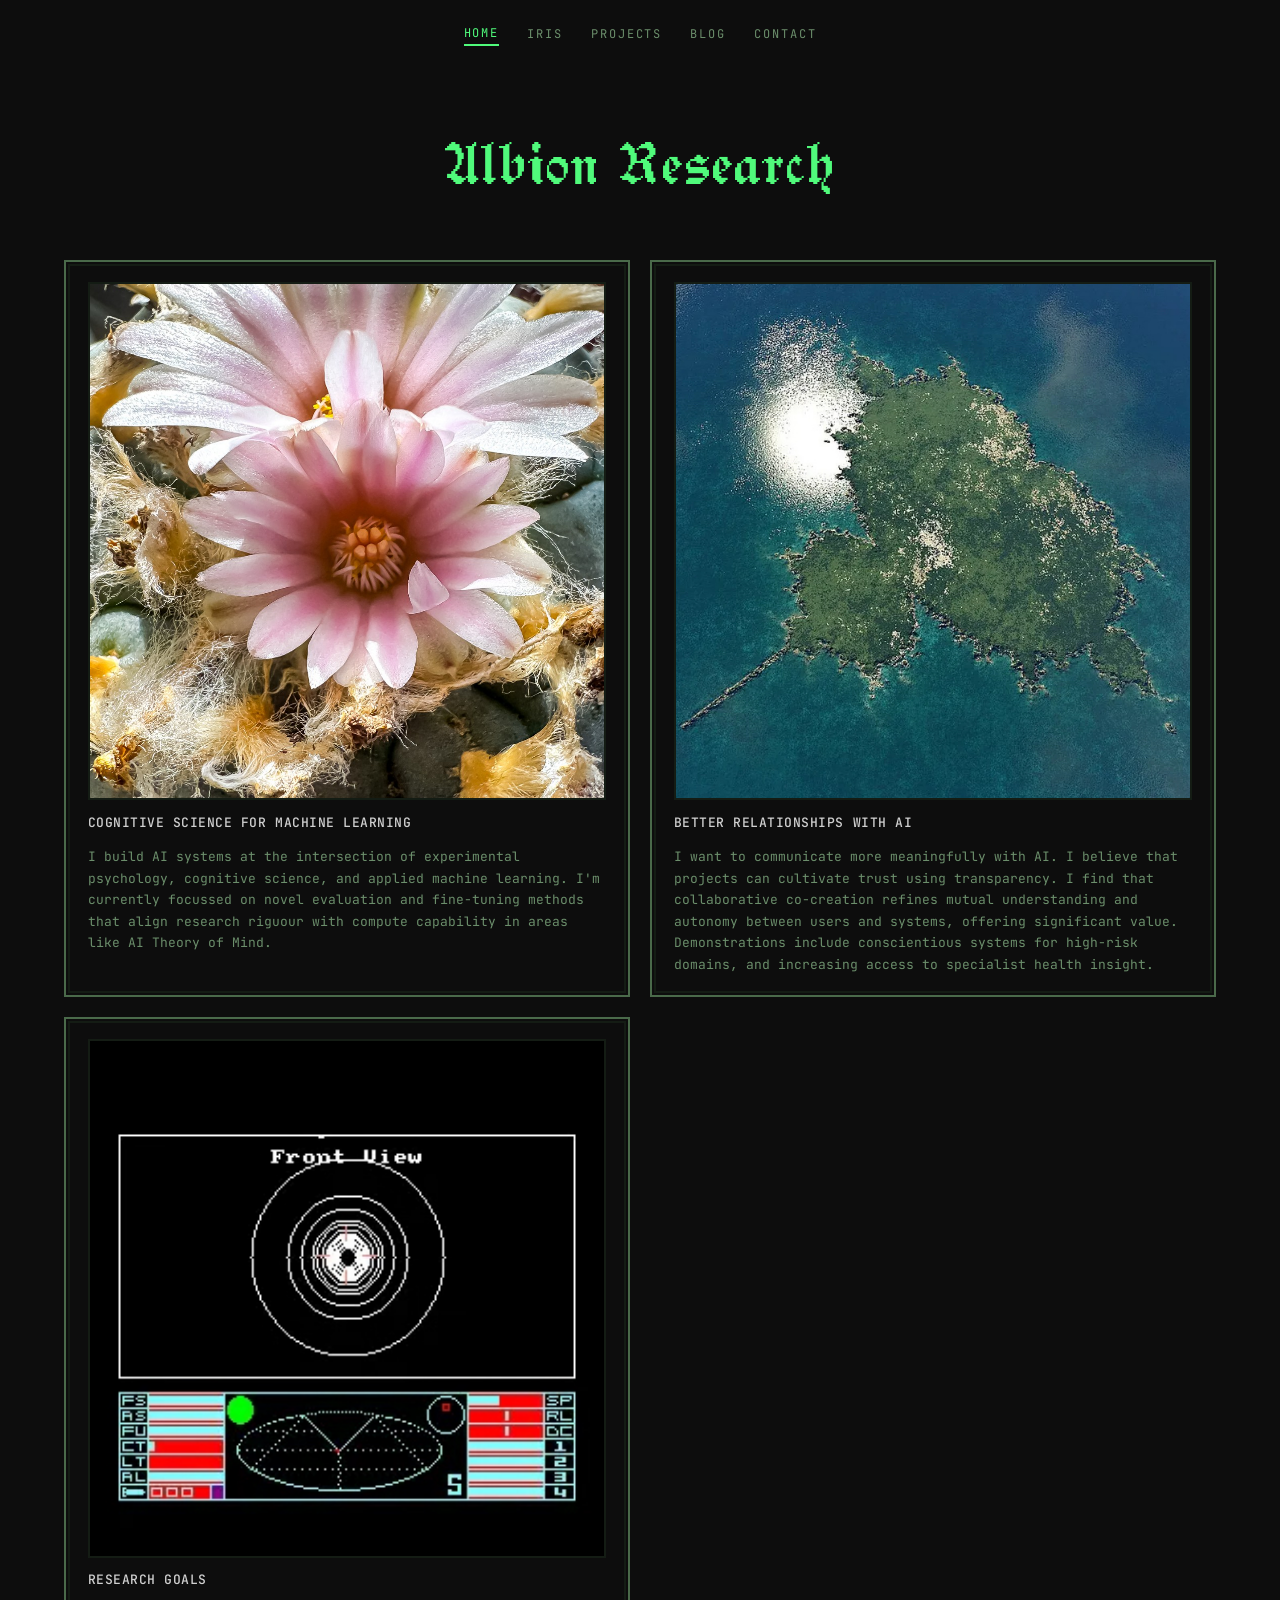
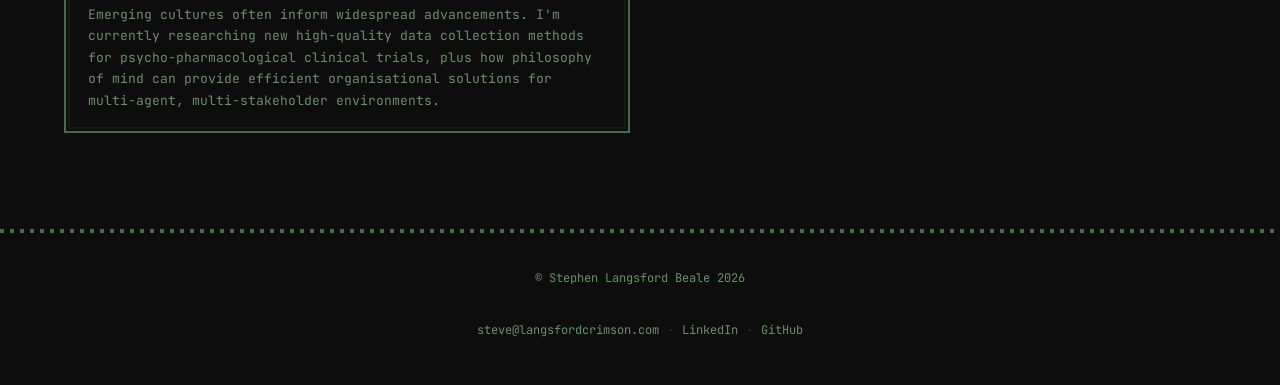
==== commit 8858bb54: "feat: rebrand to Albion Research and add cactus hero image Replace home hero subtitle, swap first ca" ====
--- a/index.html
+++ b/index.html
@@ -3,9 +3,9 @@
 <head>
   <meta charset="UTF-8">
   <meta name="viewport" content="width=device-width, initial-scale=1.0">
-  <title>IRIS Research Lab — Cognitive Science for Machine Learning</title>
+  <title>Albion Research</title>
   <meta name="description" content="AI systems at the intersection of experimental psychology, cognitive science, and applied machine learning. Research lab by Stephen Langsford Beale.">
-  <meta property="og:title" content="IRIS Research Lab">
+  <meta property="og:title" content="Albion Research">
   <meta property="og:description" content="Cognitive science for machine learning — conscientious AI systems for high-risk domains.">
   <meta property="og:type" content="website">
   <link rel="icon" href="favicon.svg" type="image/svg+xml">
@@ -34,14 +34,13 @@
     <main>
       <div class="container">
         <header class="page-hero">
-          <h1 class="page-title">IRIS Research Lab</h1>
-          <p class="page-subtitle">Cognitive science for machine learning</p>
+          <h1 class="page-title">Albion Research</h1>
         </header>
 
         <div class="retro-grid"><!-- copy:index/sections -->
           <article class="retro-card retro-frame">
             <figure class="retro-card__media">
-              <img class="retro-card__image" src="assets/images/home-fractal-eye.png" alt="" width="400" height="400">
+              <img class="retro-card__image" src="assets/images/home-cognitive-science.png" alt="" width="400" height="400">
             </figure>
             <h1 class="retro-card__title">Cognitive Science for Machine Learning</h1>
             <p class="retro-card__body">I build AI systems at the intersection of experimental psychology, cognitive science, and applied machine learning. I&#x27;m currently focussed on novel evaluation and fine-tuning methods that align research riguour with compute capability in areas like AI Theory of Mind.</p>
--- a/theme-pixelcastle.css
+++ b/theme-pixelcastle.css
@@ -9,17 +9,22 @@
 }
 
 :root {
-  --bg: #000000;
-  --text: #f0f0f0;
-  --muted: #8a8a8a;
-  --border: #4a4a4a;
-  --border-light: #7a7a7a;
-  --border-dark: #2a2a2a;
-  --accent: #ffffff;
-  --accent-cyan: #00e5ff;
-  --accent-magenta: #ff3dff;
-  --accent-yellow: #ffe600;
+  --bg: #0d0d0d;
+  --text: #d0d0d0;
+  --muted: #6b8e6b;
+  --border: #2a3a2a;
+  --border-light: #4a6a4a;
+  --border-dark: #141c14;
+  --green: #50fa7b;
+  --green-bright: #78ff78;
+  --green-dim: #5f875f;
+  --green-deep: #2d4a2d;
+  --accent: var(--green);
   --font-display: "Pixelcastle", Georgia, serif;
+  --font-redaction: "Redaction 35", Georgia, serif;
+  --iris-accent: #6c5ce7;
+  --iris-accent-teal: #00b894;
+  --iris-accent-soft: #a89bf5;
 }
 
 body {
@@ -28,12 +33,12 @@
 }
 
 a {
-  color: var(--accent-cyan);
+  color: var(--green);
   text-decoration: none;
 }
 
 a:hover {
-  color: var(--accent-yellow);
+  color: var(--green-bright);
 }
 
 /* Pixel square dividers */
@@ -95,12 +100,12 @@
 
 .site-nav a:hover,
 .site-nav a[aria-current="page"] {
-  color: var(--text);
+  color: var(--green);
 }
 
 .site-nav a[aria-current="page"] {
   text-decoration: none;
-  border-bottom: 2px solid var(--accent-cyan);
+  border-bottom: 2px solid var(--green);
 }
 
 .nav-toggle {
@@ -110,20 +115,15 @@
     inset 0 0 0 4px var(--border-dark);
 }
 
-/* Typography */
-
-.display-title,
+/* Typography — main headers (Pixelcastle), sub-headers (JetBrains Mono) */
+
 .page-title,
-.section-heading,
-.blog-card-title,
-.blog-post__title,
-.retro-card__title,
-.retro-entry__title {
+.contact-panel .display-title {
   font-family: var(--font-display);
   font-weight: 400;
   letter-spacing: 0.02em;
   text-transform: none;
-  color: var(--text);
+  color: var(--green);
 }
 
 .page-title {
@@ -131,13 +131,30 @@
   margin-bottom: 0;
 }
 
+.contact-panel .display-title {
+  font-size: clamp(1.75rem, 4vw, 2.75rem);
+  margin-bottom: 1.5rem;
+}
+
+.section-heading,
+.retro-card__title,
+.changelog-card__title,
+.blog-card-title,
+.blog-post__title {
+  font-family: var(--font-mono);
+  font-weight: 500;
+  letter-spacing: 0.04em;
+  text-transform: uppercase;
+  color: var(--text);
+}
+
 .section-heading {
-  font-size: clamp(1.1rem, 2.5vw, 1.35rem);
+  font-size: clamp(0.9rem, 2vw, 1rem);
   margin-bottom: 0.75rem;
 }
 
 .mono-label {
-  color: var(--muted);
+  color: var(--green-dim);
 }
 
 /* Home — Quick Answers grid */
@@ -172,14 +189,12 @@
   aspect-ratio: 1 / 1;
   object-fit: cover;
   border: 2px solid var(--border-dark);
-  filter: grayscale(100%) contrast(1.1) brightness(0.85);
-  image-rendering: pixelated;
 }
 
 .retro-card__title {
-  font-size: 1.05rem;
-  margin: 0;
-  line-height: 1.3;
+  font-size: 0.8125rem;
+  margin: 0;
+  line-height: 1.45;
 }
 
 .retro-card__body {
@@ -194,36 +209,71 @@
   display: contents;
 }
 
-/* Projects — Changelog stack */
+/* Projects — Changelog cards (8bit-team2 pattern) */
 
 .retro-changelog {
-  max-width: 40rem;
+  max-width: 42rem;
   margin-inline: auto;
-}
-
-.retro-entry {
-  padding: 1.35rem 1.5rem 1.5rem;
-  margin-bottom: 0;
-}
-
-.retro-entry + .pixel-divider {
-  margin: 0;
-}
-
-.retro-entry__head {
   display: flex;
-  justify-content: space-between;
-  align-items: flex-start;
+  flex-direction: column;
   gap: 1rem;
-  margin-bottom: 0.85rem;
-}
-
-.retro-entry__date {
+}
+
+.changelog-card {
+  position: relative;
+  padding: 1.25rem 1.35rem 1.35rem;
+}
+
+.changelog-card .retro-tag {
+  position: absolute;
+  top: 0.5rem;
+  right: 1rem;
+  z-index: 1;
+}
+
+.changelog-card__header {
+  padding-bottom: 0.5rem;
+  padding-right: 4.5rem;
+}
+
+.changelog-card__title {
+  font-size: 0.8125rem;
+  margin: 0;
+  line-height: 1.45;
+}
+
+.changelog-card__content {
+  display: flex;
+  flex-direction: column;
+  gap: 0.85rem;
+}
+
+.changelog-card__description {
+  margin: 0;
+  font-size: 0.8125rem;
+  color: var(--muted);
+  line-height: 1.65;
+}
+
+.changelog-card__link {
   font-family: var(--font-mono);
-  font-size: 0.65rem;
-  letter-spacing: 0.1em;
+  font-size: 0.7rem;
+  letter-spacing: 0.08em;
   text-transform: uppercase;
-  color: var(--muted);
+  color: var(--green);
+  align-self: flex-start;
+}
+
+.changelog-card__link:hover {
+  color: var(--green-bright);
+}
+
+.changelog-card__link::after {
+  content: " ↓";
+}
+
+.changelog-separator {
+  margin: 0;
 }
 
 .retro-tag {
@@ -232,36 +282,13 @@
   letter-spacing: 0.12em;
   text-transform: uppercase;
   padding: 0.25rem 0.5rem;
-  border: 2px solid var(--text);
+  border: 2px solid var(--green);
   color: var(--bg);
-  background: var(--text);
+  background: var(--green);
   clip-path: polygon(0 0, calc(100% - 6px) 0, 100% 6px, 100% 100%, 6px 100%, 0 calc(100% - 6px));
 }
 
-.retro-entry__title {
-  font-size: 1.15rem;
-  margin: 0 0 0.65rem;
-  line-height: 1.35;
-}
-
-.retro-entry__body {
-  margin: 0 0 1rem;
-  font-size: 0.8125rem;
-  color: var(--muted);
-}
-
-.retro-entry__link {
-  font-family: var(--font-mono);
-  font-size: 0.7rem;
-  letter-spacing: 0.08em;
-  text-transform: uppercase;
-}
-
-.retro-entry__link::after {
-  content: " ↓";
-}
-
-/* Projects accordion fallback / table hide — table removed on retro branch */
+/* Legacy entry aliases removed — projects use changelog-card */
 
 /* Blog — retro cards */
 
@@ -283,24 +310,38 @@
 }
 
 .blog-card-title {
-  font-size: 1rem;
-  line-height: 1.35;
-}
-
-.blog-card-excerpt {
-  font-size: 0.8125rem;
+  font-size: 0.8125rem;
+  line-height: 1.45;
 }
 
 .blog-card-link {
   letter-spacing: 0.06em;
   text-transform: uppercase;
+  color: var(--green);
+}
+
+.blog-card-link:hover {
+  color: var(--green-bright);
 }
 
 /* Blog post */
+
+.blog-post__title {
+  font-size: clamp(0.95rem, 2.5vw, 1.125rem);
+  line-height: 1.45;
+}
+
+.blog-post__back:hover {
+  color: var(--green);
+}
 
 .blog-post__tag {
   border: 2px solid var(--border-light);
-  color: var(--accent-magenta);
+  color: var(--green-dim);
+}
+
+.blog-card-excerpt {
+  font-size: 0.8125rem;
 }
 
 .blog-formula {
@@ -308,15 +349,25 @@
   box-shadow: inset 0 0 0 2px var(--bg), inset 0 0 0 4px var(--border-dark);
 }
 
-/* IRIS */
+/* IRIS — Redaction 35 + main-branch purple accent */
+
+body:has(main.iris-page) .site-nav a:hover,
+body:has(main.iris-page) .site-nav a[aria-current="page"] {
+  color: var(--iris-accent);
+}
+
+body:has(main.iris-page) .site-nav a[aria-current="page"] {
+  border-bottom-color: var(--iris-accent);
+}
 
 body:has(main.iris-page) .site-header {
   background: var(--bg);
 }
 
 .iris-page::before {
-  opacity: 0.06;
-  filter: grayscale(100%) contrast(1.2);
+  opacity: 0.08;
+  filter: blur(1px) grayscale(100%);
+  mix-blend-mode: screen;
 }
 
 .iris-panel {
@@ -326,13 +377,44 @@
   text-align: center;
 }
 
+body:has(main.iris-page) .iris-panel.retro-frame {
+  border-color: #5544c0;
+  box-shadow:
+    inset 0 0 0 2px var(--bg),
+    inset 0 0 0 4px #3d2f8a;
+}
+
 .iris-content .display-title {
+  font-family: var(--font-redaction);
   font-size: clamp(1.35rem, 3.5vw, 2rem);
-  color: var(--text);
+  font-weight: 400;
+  letter-spacing: 0.04em;
+  text-transform: uppercase;
+  color: var(--iris-accent);
+}
+
+.iris-content .mono-label {
+  color: var(--iris-accent-teal);
+}
+
+.iris-content .body-copy {
+  color: #e5e5e5;
 }
 
 .iris-links a {
-  color: var(--accent-cyan);
+  color: var(--iris-accent);
+}
+
+.iris-links a:hover {
+  color: var(--iris-accent-soft);
+}
+
+.iris-links a::after {
+  color: var(--muted);
+}
+
+.iris-links a:hover::after {
+  color: var(--iris-accent);
 }
 
 /* Contact */
@@ -347,7 +429,11 @@
 }
 
 .contact-list a {
-  color: var(--accent-cyan);
+  color: var(--green);
+}
+
+.contact-list a:hover {
+  color: var(--green-bright);
 }
 
 .contact-credentials {
@@ -403,7 +489,7 @@
 }
 
 .retro-accordion__trigger:hover {
-  color: var(--accent-cyan);
+  color: var(--green);
 }
 
 .retro-accordion__chevron {
@@ -451,7 +537,7 @@
 }
 
 .footer-inner a:hover {
-  color: var(--accent-yellow);
+  color: var(--green);
 }
 
 /* Responsive */
